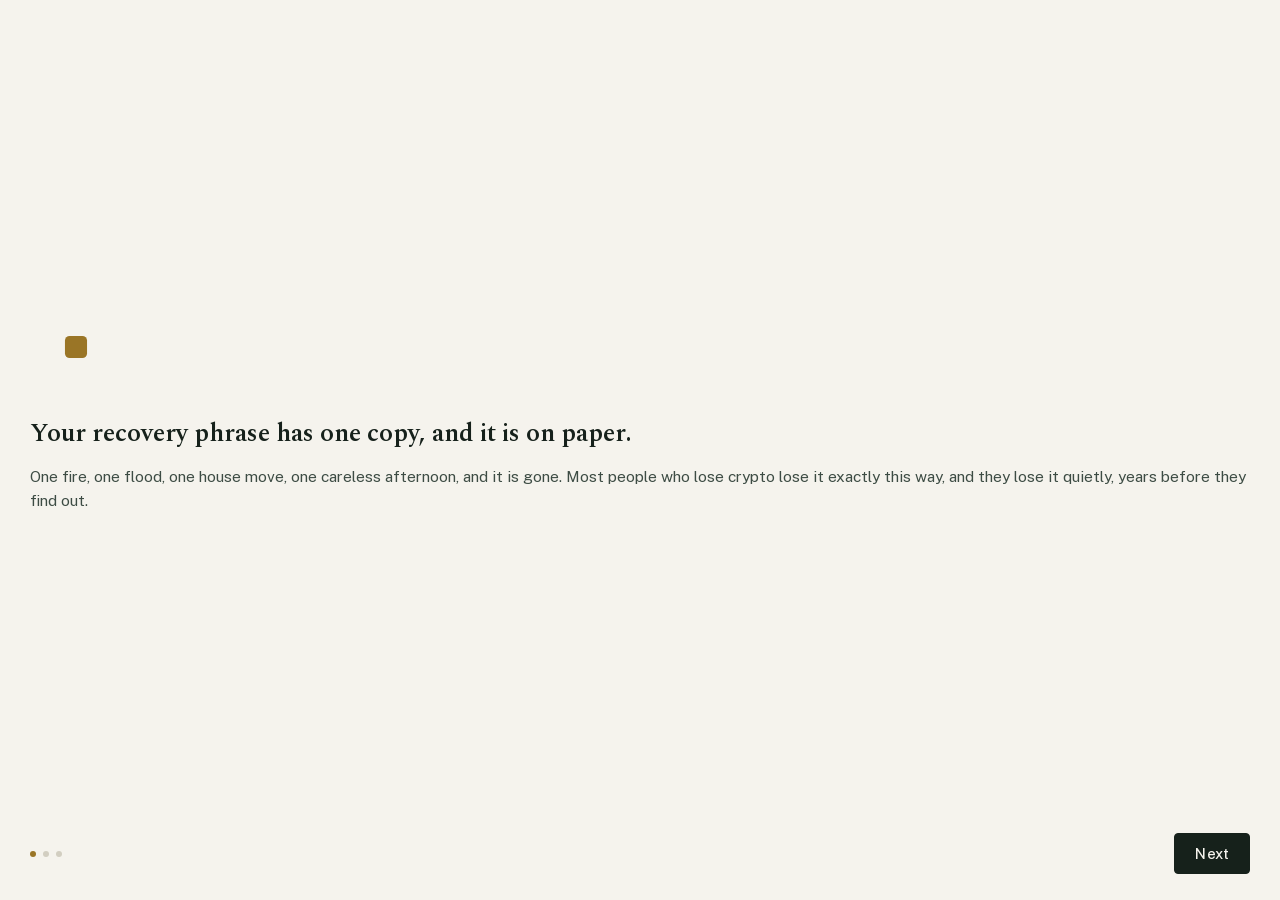
==== web/index.html @ b65d5d9e "Split one recovery phrase into guardian cards with Shamir secret sharing, write down the plan, and r" ====
<!doctype html>
<html lang="en">
<head>
<meta charset="utf-8">
<meta name="viewport" content="width=device-width, initial-scale=1, maximum-scale=1, user-scalable=no, viewport-fit=cover">
<meta name="color-scheme" content="light dark">
<title>Keyfob</title>
<link rel="icon" href="data:,">
<link rel="stylesheet" href="fonts/fonts.css">
<link rel="stylesheet" href="css/style.css">
</head>
<body>

<main id="stage">

  <!-- ONBOARDING -->
  <section class="screen" id="onboard" hidden>
    <div class="ob-track" id="obTrack"></div>
    <div class="ob-foot">
      <div class="ob-dots" id="obDots"></div>
      <button class="btn" id="obNext" type="button">Next</button>
    </div>
  </section>

  <!-- PLAN -->
  <section class="screen view" id="v-plan" hidden>
    <header class="bar">
      <div class="bar-mid"><p class="bar-title">Your plan</p><p class="bar-sub" id="planSub"></p></div>
    </header>
    <div class="scroller" id="planBody"></div>
  </section>

  <!-- CIRCLE -->
  <section class="screen view" id="v-circle" hidden>
    <header class="bar">
      <div class="bar-mid"><p class="bar-title">The circle</p><p class="bar-sub" id="circleSub"></p></div>
    </header>
    <div class="scroller" id="circleBody"></div>
  </section>

  <!-- DRILL -->
  <section class="screen view" id="v-drill" hidden>
    <header class="bar">
      <div class="bar-mid"><p class="bar-title">Drill</p><p class="bar-sub" id="drillSub"></p></div>
    </header>
    <div class="scroller" id="drillBody"></div>
  </section>

  <!-- VAULT -->
  <section class="screen view" id="v-vault" hidden>
    <header class="bar">
      <div class="bar-mid"><p class="bar-title">Vault</p><p class="bar-sub">Settings, papers and proofs</p></div>
    </header>
    <div class="scroller" id="vaultBody"></div>
  </section>

  <!-- BUILD (the ceremony) -->
  <section class="screen" id="v-build" hidden>
    <header class="bar">
      <button class="icon" id="buildBack" type="button">Back</button>
      <div class="bar-mid"><p class="bar-title" id="buildTitle"></p><p class="bar-sub" id="buildStep"></p></div>
      <span class="icon spacer" aria-hidden="true">Back</span>
    </header>
    <div class="progress"><span id="buildBarFill"></span></div>
    <div class="scroller" id="buildBody"></div>
    <div class="footbar" id="buildFoot"></div>
  </section>

  <!-- CARDS -->
  <section class="screen" id="v-cards" hidden>
    <header class="bar">
      <button class="icon" id="cardsBack" type="button">Leave</button>
      <div class="bar-mid"><p class="bar-title" id="cardsTitle"></p><p class="bar-sub" id="cardsSub"></p></div>
      <span class="icon spacer" aria-hidden="true">Leave</span>
    </header>
    <div class="scroller" id="cardsBody"></div>
    <div class="footbar" id="cardsFoot"></div>
  </section>

  <!-- GATHER: drills and rebuilds both come here -->
  <section class="screen" id="v-gather" hidden>
    <header class="bar">
      <button class="icon" id="gatherBack" type="button">Leave</button>
      <div class="bar-mid"><p class="bar-title" id="gatherTitle"></p><p class="bar-sub" id="gatherSub"></p></div>
      <span class="icon spacer" aria-hidden="true">Leave</span>
    </header>
    <div class="scroller" id="gatherBody"></div>
    <div class="footbar" id="gatherFoot"></div>
  </section>

  <!-- ONE GUARDIAN -->
  <section class="screen" id="v-guardian" hidden>
    <header class="bar">
      <button class="icon" id="gdnBack" type="button">Back</button>
      <div class="bar-mid"><p class="bar-title" id="gdnTitle"></p><p class="bar-sub" id="gdnSub"></p></div>
      <span class="icon spacer" aria-hidden="true">Back</span>
    </header>
    <div class="scroller" id="gdnBody"></div>
  </section>

  <!-- HEIRS AND THE LETTER -->
  <section class="screen" id="v-letter" hidden>
    <header class="bar">
      <button class="icon" id="letterBack" type="button">Back</button>
      <div class="bar-mid"><p class="bar-title">Heirs and the letter</p><p class="bar-sub" id="letterSub"></p></div>
      <span class="icon spacer" aria-hidden="true">Back</span>
    </header>
    <div class="scroller" id="letterBody"></div>
  </section>

  <!-- COMPREHENSION CHECK -->
  <section class="screen" id="v-quiz" hidden>
    <header class="bar">
      <button class="icon" id="quizBack" type="button">Back</button>
      <div class="bar-mid"><p class="bar-title">Do you understand it</p><p class="bar-sub" id="quizSub"></p></div>
      <span class="icon spacer" aria-hidden="true">Back</span>
    </header>
    <div class="scroller" id="quizBody"></div>
  </section>

  <!-- THREAT MODEL -->
  <section class="screen" id="v-threat" hidden>
    <header class="bar">
      <button class="icon" id="threatBack" type="button">Back</button>
      <div class="bar-mid"><p class="bar-title">What this protects</p><p class="bar-sub">And what it does not</p></div>
      <span class="icon spacer" aria-hidden="true">Back</span>
    </header>
    <div class="scroller" id="threatBody"></div>
  </section>

</main>

<nav id="tabs" hidden>
  <button data-view="plan" class="tab is-on" type="button">Plan</button>
  <button data-view="circle" class="tab" type="button">Circle</button>
  <button data-view="drill" class="tab" type="button">Drill</button>
  <button data-view="vault" class="tab" type="button">Vault</button>
</nav>

<!-- a confirm that has to be read -->
<div id="sheet" class="sheet" hidden>
  <div class="sheet-panel">
    <p class="sheet-title" id="sheetTitle"></p>
    <p class="sheet-body" id="sheetBody"></p>
    <div class="btnrow">
      <button class="btn" id="sheetGo" type="button">Continue</button>
      <button class="btn ghost" id="sheetNo" type="button">Cancel</button>
    </div>
  </div>
</div>

<p id="toast" class="toast" hidden></p>

<script src="js/sha256.js"></script>
<script src="js/bip39.js"></script>
<script src="js/shamir.js"></script>
<script src="js/content.js"></script>
<script src="js/store.js"></script>
<script src="js/circle.js"></script>
<script src="js/words.js"></script>
<script src="js/app.js"></script>
</body>
</html>
---- web/fonts/fonts.css ----
/* latin-ext */
@font-face {
  font-family: 'IBM Plex Mono';
  font-style: normal;
  font-weight: 400;
  font-display: swap;
  src: url(-F63fjptAgt5VM-kVkqdyU8n1iEq131nj-otFQ.woff2) format('woff2');
  unicode-range: U+0100-02BA, U+02BD-02C5, U+02C7-02CC, U+02CE-02D7, U+02DD-02FF, U+0304, U+0308, U+0329, U+1D00-1DBF, U+1E00-1E9F, U+1EF2-1EFF, U+2020, U+20A0-20AB, U+20AD-20C0, U+2113, U+2C60-2C7F, U+A720-A7FF;
}
/* latin */
@font-face {
  font-family: 'IBM Plex Mono';
  font-style: normal;
  font-weight: 400;
  font-display: swap;
  src: url(-F63fjptAgt5VM-kVkqdyU8n1i8q131nj-o.woff2) format('woff2');
  unicode-range: U+0000-00FF, U+0131, U+0152-0153, U+02BB-02BC, U+02C6, U+02DA, U+02DC, U+0304, U+0308, U+0329, U+2000-206F, U+20AC, U+2122, U+2191, U+2193, U+2212, U+2215, U+FEFF, U+FFFD;
}
/* latin-ext */
@font-face {
  font-family: 'IBM Plex Mono';
  font-style: normal;
  font-weight: 500;
  font-display: swap;
  src: url(-F6qfjptAgt5VM-kVkqdyU8n3twJwl5FgsAXHNlYzg.woff2) format('woff2');
  unicode-range: U+0100-02BA, U+02BD-02C5, U+02C7-02CC, U+02CE-02D7, U+02DD-02FF, U+0304, U+0308, U+0329, U+1D00-1DBF, U+1E00-1E9F, U+1EF2-1EFF, U+2020, U+20A0-20AB, U+20AD-20C0, U+2113, U+2C60-2C7F, U+A720-A7FF;
}
/* latin */
@font-face {
  font-family: 'IBM Plex Mono';
  font-style: normal;
  font-weight: 500;
  font-display: swap;
  src: url(-F6qfjptAgt5VM-kVkqdyU8n3twJwlBFgsAXHNk.woff2) format('woff2');
  unicode-range: U+0000-00FF, U+0131, U+0152-0153, U+02BB-02BC, U+02C6, U+02DA, U+02DC, U+0304, U+0308, U+0329, U+2000-206F, U+20AC, U+2122, U+2191, U+2193, U+2212, U+2215, U+FEFF, U+FFFD;
}
/* latin-ext */
@font-face {
  font-family: 'Public Sans';
  font-style: normal;
  font-weight: 400;
  font-display: swap;
  src: url(ijwRs572Xtc6ZYQws9YVwnNIfJ7QwOk1Fig.woff2) format('woff2');
  unicode-range: U+0100-02BA, U+02BD-02C5, U+02C7-02CC, U+02CE-02D7, U+02DD-02FF, U+0304, U+0308, U+0329, U+1D00-1DBF, U+1E00-1E9F, U+1EF2-1EFF, U+2020, U+20A0-20AB, U+20AD-20C0, U+2113, U+2C60-2C7F, U+A720-A7FF;
}
/* latin */
@font-face {
  font-family: 'Public Sans';
  font-style: normal;
  font-weight: 400;
  font-display: swap;
  src: url(ijwRs572Xtc6ZYQws9YVwnNGfJ7QwOk1.woff2) format('woff2');
  unicode-range: U+0000-00FF, U+0131, U+0152-0153, U+02BB-02BC, U+02C6, U+02DA, U+02DC, U+0304, U+0308, U+0329, U+2000-206F, U+20AC, U+2122, U+2191, U+2193, U+2212, U+2215, U+FEFF, U+FFFD;
}
/* latin-ext */
@font-face {
  font-family: 'Public Sans';
  font-style: normal;
  font-weight: 500;
  font-display: swap;
  src: url(ijwRs572Xtc6ZYQws9YVwnNIfJ7QwOk1Fig.woff2) format('woff2');
  unicode-range: U+0100-02BA, U+02BD-02C5, U+02C7-02CC, U+02CE-02D7, U+02DD-02FF, U+0304, U+0308, U+0329, U+1D00-1DBF, U+1E00-1E9F, U+1EF2-1EFF, U+2020, U+20A0-20AB, U+20AD-20C0, U+2113, U+2C60-2C7F, U+A720-A7FF;
}
/* latin */
@font-face {
  font-family: 'Public Sans';
  font-style: normal;
  font-weight: 500;
  font-display: swap;
  src: url(ijwRs572Xtc6ZYQws9YVwnNGfJ7QwOk1.woff2) format('woff2');
  unicode-range: U+0000-00FF, U+0131, U+0152-0153, U+02BB-02BC, U+02C6, U+02DA, U+02DC, U+0304, U+0308, U+0329, U+2000-206F, U+20AC, U+2122, U+2191, U+2193, U+2212, U+2215, U+FEFF, U+FFFD;
}
/* latin-ext */
@font-face {
  font-family: 'Public Sans';
  font-style: normal;
  font-weight: 600;
  font-display: swap;
  src: url(ijwRs572Xtc6ZYQws9YVwnNIfJ7QwOk1Fig.woff2) format('woff2');
  unicode-range: U+0100-02BA, U+02BD-02C5, U+02C7-02CC, U+02CE-02D7, U+02DD-02FF, U+0304, U+0308, U+0329, U+1D00-1DBF, U+1E00-1E9F, U+1EF2-1EFF, U+2020, U+20A0-20AB, U+20AD-20C0, U+2113, U+2C60-2C7F, U+A720-A7FF;
}
/* latin */
@font-face {
  font-family: 'Public Sans';
  font-style: normal;
  font-weight: 600;
  font-display: swap;
  src: url(ijwRs572Xtc6ZYQws9YVwnNGfJ7QwOk1.woff2) format('woff2');
  unicode-range: U+0000-00FF, U+0131, U+0152-0153, U+02BB-02BC, U+02C6, U+02DA, U+02DC, U+0304, U+0308, U+0329, U+2000-206F, U+20AC, U+2122, U+2191, U+2193, U+2212, U+2215, U+FEFF, U+FFFD;
}
/* latin-ext */
@font-face {
  font-family: 'Spectral';
  font-style: normal;
  font-weight: 400;
  font-display: swap;
  src: url(rnCr-xNNww_2s0amA9M3knjsS_ulYHs.woff2) format('woff2');
  unicode-range: U+0100-02BA, U+02BD-02C5, U+02C7-02CC, U+02CE-02D7, U+02DD-02FF, U+0304, U+0308, U+0329, U+1D00-1DBF, U+1E00-1E9F, U+1EF2-1EFF, U+2020, U+20A0-20AB, U+20AD-20C0, U+2113, U+2C60-2C7F, U+A720-A7FF;
}
/* latin */
@font-face {
  font-family: 'Spectral';
  font-style: normal;
  font-weight: 400;
  font-display: swap;
  src: url(rnCr-xNNww_2s0amA9M5knjsS_ul.woff2) format('woff2');
  unicode-range: U+0000-00FF, U+0131, U+0152-0153, U+02BB-02BC, U+02C6, U+02DA, U+02DC, U+0304, U+0308, U+0329, U+2000-206F, U+20AC, U+2122, U+2191, U+2193, U+2212, U+2215, U+FEFF, U+FFFD;
}
/* latin-ext */
@font-face {
  font-family: 'Spectral';
  font-style: normal;
  font-weight: 600;
  font-display: swap;
  src: url(rnCs-xNNww_2s0amA9vmtm3PafaPWnIIMrY.woff2) format('woff2');
  unicode-range: U+0100-02BA, U+02BD-02C5, U+02C7-02CC, U+02CE-02D7, U+02DD-02FF, U+0304, U+0308, U+0329, U+1D00-1DBF, U+1E00-1E9F, U+1EF2-1EFF, U+2020, U+20A0-20AB, U+20AD-20C0, U+2113, U+2C60-2C7F, U+A720-A7FF;
}
/* latin */
@font-face {
  font-family: 'Spectral';
  font-style: normal;
  font-weight: 600;
  font-display: swap;
  src: url(rnCs-xNNww_2s0amA9vmtm3BafaPWnII.woff2) format('woff2');
  unicode-range: U+0000-00FF, U+0131, U+0152-0153, U+02BB-02BC, U+02C6, U+02DA, U+02DC, U+0304, U+0308, U+0329, U+2000-206F, U+20AC, U+2122, U+2191, U+2193, U+2212, U+2215, U+FEFF, U+FFFD;
}
---- web/css/style.css ----
/* Keyfob. Evergreen paper, one brass accent, nothing that bounces.

   One accent (brass) carries every affirmative state. Trouble is the only other
   hue in the file. Radius is 4px for anything you touch and 10px for anything
   that holds something else. */

:root {
  --bg: #F5F3ED;
  --bg-2: #EDEAE1;
  --bg-3: #E3DFD3;
  --fg: #16211B;
  --fg-soft: #3D4C44;
  --fg-faint: #5F6C64;
  --hair: #D2CEC1;
  --brass: #7A5713;
  --brass-line: #9A7526;
  --brass-wash: rgba(154, 117, 38, 0.12);
  --alert: #7C2E22;
  --alert-wash: rgba(124, 46, 34, 0.09);
  --r: 4px;
  --r-lg: 10px;
  --serif: "Spectral", Iowan Old Style, Palatino, Georgia, serif;
  --sans: "Public Sans", system-ui, -apple-system, "Segoe UI", sans-serif;
  --mono: "IBM Plex Mono", ui-monospace, "SF Mono", Menlo, monospace;
  --measure: 33rem;
}

@media (prefers-color-scheme: dark) {
  :root {
    --bg: #0F1512;
    --bg-2: #161E19;
    --bg-3: #1E2822;
    --fg: #E9E7DC;
    --fg-soft: #AEB6AC;
    --fg-faint: #8C958C;
    --hair: #29332D;
    --brass: #D9B25F;
    --brass-line: #C6A054;
    --brass-wash: rgba(217, 178, 95, 0.13);
    --alert: #DE9082;
    --alert-wash: rgba(222, 144, 130, 0.11);
  }
}

* { box-sizing: border-box; -webkit-tap-highlight-color: transparent; }

html, body {
  margin: 0; height: 100%;
  background: var(--bg);
  color: var(--fg);
  font-family: var(--sans);
  font-size: 16px;
  line-height: 1.55;
  -webkit-font-smoothing: antialiased;
  overscroll-behavior: none;
}

#stage { position: fixed; inset: 0 0 var(--tabh, 0px) 0; }
body.has-tabs { --tabh: calc(58px + var(--sab, 0px)); }

.screen { position: absolute; inset: 0; display: flex; flex-direction: column; }
.screen[hidden] { display: none !important; }

.scroller {
  flex: 1 1 auto; overflow-y: auto; -webkit-overflow-scrolling: touch;
  padding: 18px 20px 48px; max-width: var(--measure); width: 100%; margin: 0 auto;
}

/* ---------------- bars ---------------- */
.bar {
  display: flex; align-items: center; gap: 10px; flex: 0 0 auto;
  padding: calc(11px + var(--sat, 0px)) 14px 11px;
  border-bottom: 1px solid var(--hair);
  background: var(--bg);
}
.bar-mid { flex: 1; min-width: 0; }
.bar-title {
  font-family: var(--serif); font-size: 20px; font-weight: 600; margin: 0;
  letter-spacing: -0.012em; white-space: nowrap; overflow: hidden; text-overflow: ellipsis;
}
.bar-sub {
  font-size: 11px; letter-spacing: 0.11em; text-transform: uppercase; font-weight: 500;
  color: var(--fg-faint); margin: 2px 0 0; white-space: nowrap; overflow: hidden; text-overflow: ellipsis;
}
.icon {
  font-family: var(--sans); font-size: 11.5px; font-weight: 500; letter-spacing: 0.07em;
  text-transform: uppercase; background: transparent; border: 1px solid var(--hair);
  border-radius: var(--r); color: var(--fg-soft); padding: 7px 11px; cursor: pointer; flex: 0 0 auto;
}
.icon:active { transform: translateY(1px); }
.icon.spacer { visibility: hidden; }

.progress { height: 2px; background: var(--bg-3); flex: 0 0 auto; }
.progress span { display: block; height: 100%; background: var(--brass-line); transition: width 0.28s ease; }

.footbar {
  flex: 0 0 auto; display: flex; gap: 10px; align-items: center;
  padding: 12px 20px calc(12px + var(--sab, 0px));
  border-top: 1px solid var(--hair); background: var(--bg);
}
.footbar[hidden] { display: none; }
.footbar .btn { flex: 1 1 auto; }
.footbar .btn.ghost { flex: 0 0 auto; }

/* ---------------- type ---------------- */
h1, h2, h3 { font-family: var(--serif); font-weight: 600; letter-spacing: -0.012em; }
.h1 { font-size: 27px; line-height: 1.2; margin: 4px 0 12px; }
.h2 { font-size: 21px; line-height: 1.25; margin: 30px 0 10px; }
.h3 { font-size: 17px; margin: 22px 0 6px; font-family: var(--sans); font-weight: 600; letter-spacing: 0; }
.lead { font-size: 16.5px; color: var(--fg-soft); margin: 0 0 20px; }
.body { margin: 0 0 14px; color: var(--fg-soft); }
.body strong { color: var(--fg); font-weight: 600; }
.label {
  font-size: 11px; letter-spacing: 0.12em; text-transform: uppercase; font-weight: 600;
  color: var(--fg-faint); margin: 26px 0 8px;
}
.help { font-size: 13px; line-height: 1.5; color: var(--fg-faint); margin: 8px 0 0; }
.rule { border: 0; border-top: 1px solid var(--hair); margin: 28px 0 0; }
.colophon { font-size: 12px; color: var(--fg-faint); margin-top: 34px; line-height: 1.75; }
.mono { font-family: var(--mono); font-variant-numeric: tabular-nums; }
.big-fig { font-family: var(--serif); font-size: 38px; line-height: 1; font-weight: 600; }

/* ---------------- buttons ---------------- */
.btn {
  font-family: var(--sans); font-size: 14.5px; font-weight: 500; letter-spacing: 0.01em;
  background: var(--fg); color: var(--bg); border: 1px solid var(--fg);
  border-radius: var(--r); padding: 11px 20px; cursor: pointer; text-align: center;
  transition: transform 0.12s ease, opacity 0.12s ease;
}
.btn:active { transform: translateY(1px); }
.btn[disabled] { opacity: 0.35; cursor: default; }
.btn.ghost { background: transparent; color: var(--fg); border-color: var(--hair); }
.btn.brass { background: transparent; color: var(--brass); border-color: var(--brass-line); }
.btn.small { padding: 7px 13px; font-size: 13px; }
.btn.danger { background: transparent; color: var(--alert); border-color: var(--alert); }
.btn.wide { display: block; width: 100%; }
.btnrow { display: flex; flex-wrap: wrap; gap: 9px; margin-top: 16px; }
.btnrow.stack { flex-direction: column; }
.btnrow.stack .btn { width: 100%; }

/* ---------------- onboarding ---------------- */
#onboard { justify-content: space-between; background: var(--bg); z-index: 40; }
.ob-track { flex: 1; display: flex; overflow: hidden; padding-top: var(--sat, 0px); }
.ob-card {
  flex: 0 0 100%; display: flex; flex-direction: column; justify-content: center;
  padding: 0 30px; transition: transform 0.36s cubic-bezier(0.16, 1, 0.3, 1);
}
.ob-art { margin: 0 0 26px; }
.ob-art svg { width: 92px; height: 92px; display: block; }
.ob-line { font-family: var(--serif); font-size: 25px; line-height: 1.24; font-weight: 600; margin: 0 0 14px; }
.ob-sub { color: var(--fg-soft); margin: 0; font-size: 15.5px; }
.ob-foot {
  display: flex; align-items: center; justify-content: space-between; gap: 16px;
  padding: 20px 30px calc(26px + var(--sab, 0px));
}
.ob-dots { display: flex; gap: 7px; }
.ob-dots i { width: 6px; height: 6px; border-radius: 50%; background: var(--hair); display: block; }
.ob-dots i.on { background: var(--brass-line); }

/* ---------------- tabs ---------------- */
#tabs {
  position: fixed; left: 0; right: 0; bottom: 0; z-index: 30;
  display: grid; grid-template-columns: repeat(4, 1fr);
  height: calc(58px + var(--sab, 0px)); padding-bottom: var(--sab, 0px);
  background: var(--bg); border-top: 1px solid var(--hair);
}
#tabs[hidden] { display: none; }
.tab {
  background: none; border: 0; cursor: pointer; color: var(--fg-faint);
  font-family: var(--sans); font-size: 11px; font-weight: 600;
  letter-spacing: 0.11em; text-transform: uppercase; padding: 0;
  border-top: 2px solid transparent; margin-top: -1px;
}
.tab.is-on { color: var(--fg); border-top-color: var(--brass-line); }

/* ---------------- panels and rows ---------------- */
.panel {
  border: 1px solid var(--hair); border-radius: var(--r-lg);
  background: var(--bg-2); padding: 16px 18px; margin: 0 0 14px;
}
.panel.brass { border-color: var(--brass-line); background: var(--brass-wash); }
.panel.alert { border-color: var(--alert); background: var(--alert-wash); }
.panel .h3:first-child, .panel .label:first-child { margin-top: 0; }
.panel p:last-child { margin-bottom: 0; }

.rows { border-top: 1px solid var(--hair); margin-top: 6px; }
.row {
  display: flex; align-items: center; gap: 14px; width: 100%; text-align: left;
  padding: 14px 2px; border-bottom: 1px solid var(--hair);
  background: none; border-left: 0; border-right: 0; border-top: 0;
  font: inherit; color: inherit; cursor: pointer;
}
.row:not(button) { cursor: default; }
.row-mid { flex: 1; min-width: 0; }
.row-k { font-size: 15px; font-weight: 500; margin: 0; }
.row-v { font-size: 13px; color: var(--fg-faint); margin: 2px 0 0; }
.row-end { font-size: 12px; color: var(--fg-faint); flex: 0 0 auto; font-family: var(--mono); }
.row-chev { color: var(--fg-faint); flex: 0 0 auto; font-size: 15px; }

.pill {
  display: inline-block; font-size: 11px; font-weight: 600; letter-spacing: 0.08em;
  text-transform: uppercase; padding: 3px 8px; border-radius: 999px;
  border: 1px solid var(--hair); color: var(--fg-faint);
}
.pill.ok { color: var(--brass); border-color: var(--brass-line); }
.pill.bad { color: var(--alert); border-color: var(--alert); }

.dot {
  display: inline-block; width: 26px; height: 26px; border-radius: 50%; flex: 0 0 auto;
  border: 1.5px solid var(--brass-line); color: var(--brass);
  font-size: 10.5px; font-weight: 600; line-height: 23px; text-align: center;
}
.dot.ok { background: var(--brass-line); color: var(--bg); border-color: var(--brass-line); }
.dot.lost { border-color: var(--alert); color: var(--alert); }

/* ---------------- the circle drawing ---------------- */
.circle-wrap { margin: 6px auto 4px; max-width: 330px; }
.circle-wrap.small { max-width: 210px; margin: 2px auto 10px; }
svg.circle { width: 100%; height: auto; display: block; overflow: visible; }
svg.circle .ring-line { fill: none; stroke: var(--hair); stroke-width: 1; }
svg.circle .spoke { stroke: var(--brass-line); stroke-width: 1.4; }
svg.circle .spoke.s-unsure { stroke-dasharray: 4 4; opacity: 0.75; }
svg.circle .spoke.s-lost { stroke: var(--alert); stroke-dasharray: 1.5 4.5; }
svg.circle .core { fill: var(--fg); }
svg.circle .core-mark { fill: var(--brass); }
svg.circle .node circle { fill: var(--bg); stroke: var(--brass-line); stroke-width: 1.5; }
svg.circle .node text {
  text-anchor: middle; font-family: var(--sans); font-size: 14px; font-weight: 600;
  fill: var(--fg);
}
svg.circle .node.n-ok circle { fill: var(--brass-line); stroke: var(--brass-line); }
svg.circle .node.n-ok text { fill: var(--bg); }
svg.circle .node.n-lost circle { stroke: var(--alert); }
svg.circle .node.n-lost text { fill: var(--alert); }
svg.circle .node .strike { stroke: var(--alert); stroke-width: 1.5; }
svg.circle .node[data-guardian] { cursor: pointer; }
svg.circle .node[data-guardian]:focus { outline: none; }
svg.circle .node[data-guardian]:focus circle { stroke-width: 3; }
svg.circle .heir circle { fill: none; stroke: var(--hair); stroke-width: 1.2; }
svg.circle .heir text {
  text-anchor: middle; font-family: var(--sans); font-size: 9.5px; font-weight: 600; fill: var(--fg-faint);
}
.legend { display: flex; gap: 16px; justify-content: center; flex-wrap: wrap; margin: 10px 0 0; }
.legend span { font-size: 11.5px; color: var(--fg-faint); display: flex; align-items: center; gap: 6px; }
.legend i { width: 18px; height: 0; border-top: 1.5px solid var(--brass-line); display: block; }
.legend i.unsure { border-top-style: dashed; }
.legend i.lost { border-top-color: var(--alert); border-top-style: dotted; }

/* ---------------- forms ---------------- */
.field { margin: 0 0 16px; }
.field label { display: block; font-size: 13px; font-weight: 600; color: var(--fg-soft); margin: 0 0 6px; }
input[type="text"], textarea {
  width: 100%; font-family: var(--sans); font-size: 16px; color: var(--fg);
  background: var(--bg-2); border: 1px solid var(--hair); border-radius: var(--r);
  padding: 10px 12px; -webkit-appearance: none; appearance: none;
}
input[type="text"]:focus, textarea:focus { outline: none; border-color: var(--brass-line); }
input::placeholder, textarea::placeholder { color: var(--fg-faint); opacity: 1; }
textarea { min-height: 190px; resize: vertical; line-height: 1.6; }

.stepper { display: flex; align-items: center; gap: 14px; }
.stepper button {
  width: 42px; height: 42px; border-radius: var(--r); border: 1px solid var(--hair);
  background: var(--bg-2); color: var(--fg); font-size: 20px; cursor: pointer; line-height: 1;
}
.stepper button[disabled] { opacity: 0.3; }
.stepper .val { font-family: var(--serif); font-size: 30px; font-weight: 600; min-width: 1.6em; text-align: center; }

.opt {
  display: block; width: 100%; text-align: left; font: inherit; color: inherit; cursor: pointer;
  border: 1px solid var(--hair); border-radius: var(--r); background: var(--bg-2);
  padding: 12px 14px; margin: 0 0 9px;
}
.opt.picked { border-color: var(--brass-line); background: var(--brass-wash); }
.opt.right { border-color: var(--brass-line); background: var(--brass-wash); }
.opt.wrong { border-color: var(--alert); background: var(--alert-wash); }
.opt[disabled] { cursor: default; }

/* ---------------- word grid ---------------- */
.wg {
  display: grid; grid-template-columns: repeat(3, 1fr); gap: 7px;
  border: 1px solid var(--hair); border-radius: var(--r-lg);
  background: var(--bg-2); padding: 12px; margin: 0 0 10px;
}
.wg-cell { display: flex; align-items: center; gap: 5px; }
.wg-num {
  font-family: var(--mono); font-size: 10.5px; color: var(--fg-faint);
  width: 1.4em; text-align: right; flex: 0 0 auto;
}
.wg-in {
  flex: 1 1 auto; min-width: 0; width: 100%;
  font-family: var(--mono); font-size: 13.5px; color: var(--fg);
  background: transparent; border: 0; border-bottom: 1px solid var(--hair);
  border-radius: 0; padding: 4px 1px; -webkit-appearance: none; appearance: none;
}
.wg-in:focus { outline: none; border-bottom-color: var(--brass-line); }
.wg-in.good { color: var(--fg); border-bottom-color: var(--brass-line); }
.wg-in.bad { color: var(--alert); border-bottom-color: var(--alert); }
.wg-sug { display: none; flex-wrap: wrap; gap: 7px; margin: 0 0 12px; min-height: 34px; }
.wg-sug.on { display: flex; }
.wg-chip {
  font-family: var(--mono); font-size: 13px; color: var(--fg);
  background: var(--bg-3); border: 1px solid var(--hair); border-radius: var(--r);
  padding: 6px 11px; cursor: pointer;
}
.wg-none { font-size: 13px; color: var(--alert); align-self: center; }

/* ---------------- the guardian card ---------------- */
.card-sheet {
  border: 1px solid var(--brass-line); border-radius: var(--r-lg);
  background: var(--bg-2); padding: 18px; margin: 0 0 16px;
}
.card-head { display: flex; align-items: baseline; justify-content: space-between; gap: 12px; margin: 0 0 4px; }
.card-name { font-family: var(--serif); font-size: 22px; font-weight: 600; margin: 0; }
.card-no { font-family: var(--mono); font-size: 12px; color: var(--brass); letter-spacing: 0.06em; }
.card-meta { font-size: 12.5px; color: var(--fg-faint); margin: 0 0 16px; }
.card-words {
  display: grid; grid-template-columns: repeat(3, 1fr); gap: 6px 10px;
  border-top: 1px solid var(--hair); border-bottom: 1px solid var(--hair);
  padding: 14px 0; margin: 0 0 14px;
}
.card-words b {
  font-family: var(--mono); font-size: 13.5px; font-weight: 400; color: var(--fg);
  display: flex; gap: 6px; align-items: baseline;
}
.card-words b i {
  font-family: var(--mono); font-style: normal; font-size: 10.5px;
  color: var(--fg-faint); width: 1.4em; text-align: right; flex: 0 0 auto;
}
.card-hidden {
  border-top: 1px solid var(--hair); border-bottom: 1px solid var(--hair);
  padding: 34px 0; margin: 0 0 14px; text-align: center;
}
.card-hidden p { color: var(--fg-faint); font-size: 13.5px; margin: 0 0 14px; }

/* ---------------- sheet and toast ---------------- */
.sheet {
  position: fixed; inset: 0; z-index: 60; display: flex; align-items: flex-end;
  background: rgba(8, 12, 10, 0.5); padding: 0;
}
.sheet[hidden] { display: none; }
.sheet-panel {
  width: 100%; max-width: var(--measure); margin: 0 auto;
  background: var(--bg); border-top: 1px solid var(--hair);
  border-radius: var(--r-lg) var(--r-lg) 0 0;
  padding: 24px 22px calc(24px + var(--sab, 0px));
}
.sheet-title { font-family: var(--serif); font-size: 21px; font-weight: 600; margin: 0 0 8px; }
.sheet-body { color: var(--fg-soft); margin: 0; font-size: 15px; }

.toast {
  position: fixed; left: 50%; transform: translateX(-50%);
  bottom: calc(78px + var(--sab, 0px)); z-index: 70;
  background: var(--fg); color: var(--bg); font-size: 13.5px;
  padding: 9px 16px; border-radius: 999px; margin: 0; max-width: 88vw; text-align: center;
}
.toast[hidden] { display: none; }

/* ---------------- misc ---------------- */
.tick { color: var(--brass); }
.note-list { margin: 0; padding-left: 1.1rem; color: var(--fg-soft); }
.note-list li { margin: 0 0 8px; }
.deflist { margin: 0; }
.deflist dt { font-weight: 600; font-size: 15px; margin: 16px 0 3px; }
.deflist dd { margin: 0; color: var(--fg-soft); font-size: 15px; }
.timer { font-family: var(--mono); font-size: 13px; color: var(--fg-faint); }
.empty { color: var(--fg-faint); margin: 26px 0; }
.fp { font-family: var(--mono); font-size: 12.5px; letter-spacing: 0.09em; color: var(--brass); }

@media (prefers-reduced-motion: reduce) {
  .ob-card, .progress span, .btn { transition: none; }
}
@media (max-width: 340px) {
  .wg, .card-words { grid-template-columns: repeat(2, 1fr); }
}
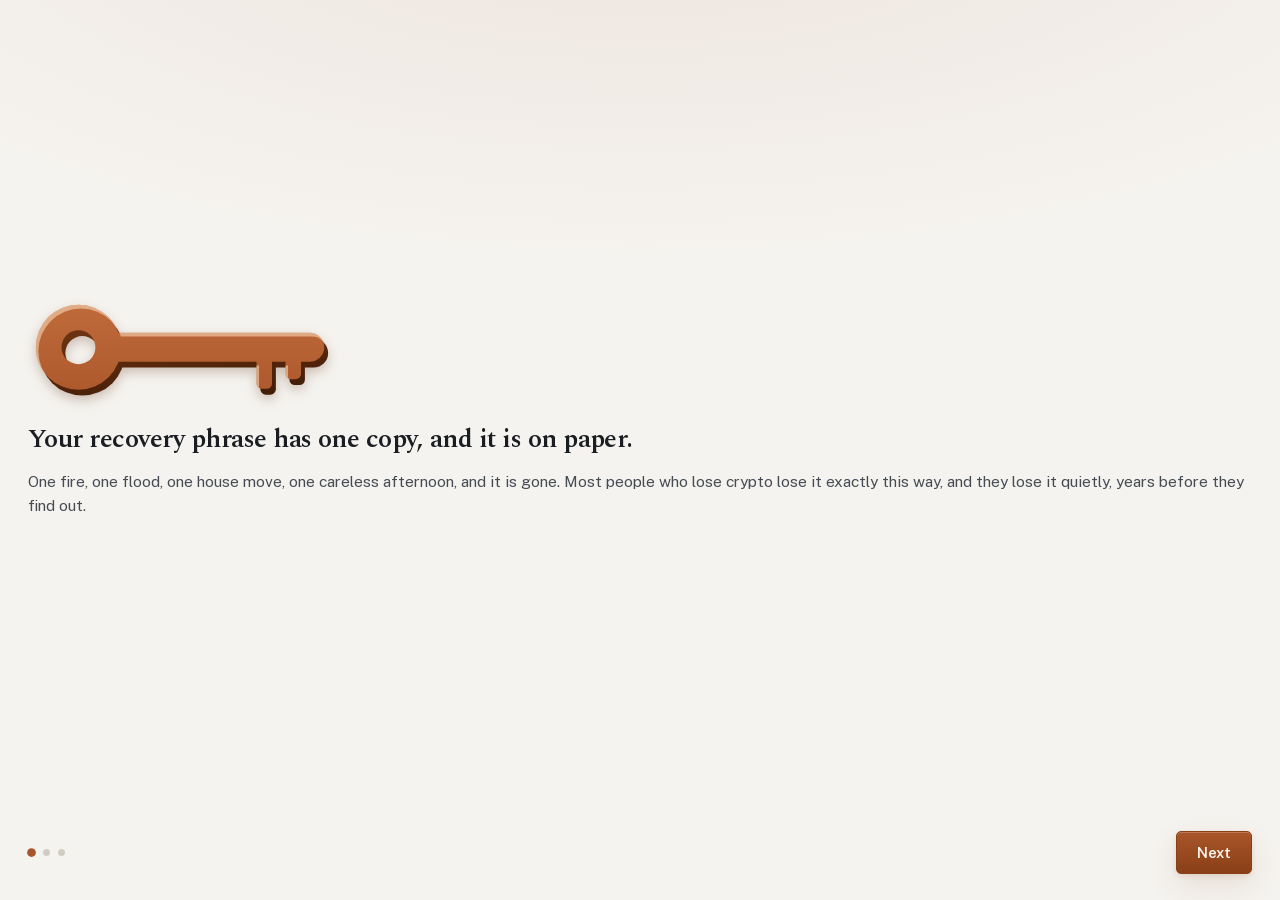
==== commit 22e6bea8: "1.0.0: a key broken into three shards as the icon and the whole visual language, and the arithmetic " ====
--- a/web/index.html
+++ b/web/index.html
@@ -149,7 +149,7 @@
   </div>
 </div>
 
-<p id="toast" class="toast" hidden></p>
+<p id="toast" class="toast" role="status" aria-live="polite" hidden></p>
 
 <script src="js/sha256.js"></script>
 <script src="js/bip39.js"></script>
@@ -157,6 +157,8 @@
 <script src="js/content.js"></script>
 <script src="js/store.js"></script>
 <script src="js/circle.js"></script>
+<script src="js/mark.js"></script>
+<script src="js/icons.js"></script>
 <script src="js/words.js"></script>
 <script src="js/app.js"></script>
 </body>
--- a/web/css/style.css
+++ b/web/css/style.css
@@ -1,48 +1,89 @@
-/* Keyfob. Evergreen paper, one brass accent, nothing that bounces.
-
-   One accent (brass) carries every affirmative state. Trouble is the only other
-   hue in the file. Radius is 4px for anything you touch and 10px for anything
-   that holds something else. */
+/* Keyfob. Graphite and copper.
+
+   The whole app is one metal and one light on it. Surfaces are graphite, layered
+   rather than outlined: each one sits on the one below with a lit top edge and a
+   shadow tinted with the ground it sits on. Copper is the only accent, and it is
+   reserved for the things that are yours: your shards, your cards, a confirmed
+   state. Trouble is the one other hue in the file.
+
+   Radius is 5px for anything you touch, 12px for anything that holds something
+   else, and 16px for the card sheet, which is the one object in the app you are
+   meant to copy from. */
 
 :root {
-  --bg: #F5F3ED;
-  --bg-2: #EDEAE1;
-  --bg-3: #E3DFD3;
-  --fg: #16211B;
-  --fg-soft: #3D4C44;
-  --fg-faint: #5F6C64;
-  --hair: #D2CEC1;
-  --brass: #7A5713;
-  --brass-line: #9A7526;
-  --brass-wash: rgba(154, 117, 38, 0.12);
-  --alert: #7C2E22;
-  --alert-wash: rgba(124, 46, 34, 0.09);
-  --r: 4px;
-  --r-lg: 10px;
+  color-scheme: light dark;
+
+  --bg: #F5F3EF;
+  --bg-2: #EDEAE4;
+  --bg-3: #E1DDD5;
+  --fg: #1A1D22;
+  --fg-soft: #454B53;
+  --fg-faint: #595F68;
+  --hair: #D2CDC4;
+  --hair-soft: #DFDAD2;
+
+  --cu: #9C4A1E;
+  --cu-line: #A9552A;
+  --cu-lit: #C4703F;
+  --cu-wash: rgba(156, 74, 30, 0.10);
+  --on-cu: #FFF6EF;
+  --btn-a: #A9552A;
+  --btn-b: #8A3F16;
+
+  --alert: #8E2E1F;
+  --alert-wash: rgba(142, 46, 31, 0.09);
+
+  --lift-1: 0 1px 2px rgba(40, 27, 18, 0.06), 0 3px 10px rgba(40, 27, 18, 0.05);
+  --lift-2: 0 2px 4px rgba(40, 27, 18, 0.07), 0 10px 26px rgba(40, 27, 18, 0.09);
+  --lift-cu: 0 2px 5px rgba(120, 56, 22, 0.10), 0 12px 30px rgba(120, 56, 22, 0.11);
+  --edge: inset 0 1px 0 rgba(255, 255, 255, 0.55);
+  --grain: repeating-linear-gradient(114deg, rgba(26, 29, 34, 0.022) 0 1px, transparent 1px 4px);
+  --glow: radial-gradient(120% 70% at 50% -14%, rgba(156, 74, 30, 0.09), transparent 62%);
+
+  --r: 5px;
+  --r-lg: 12px;
+  --r-xl: 16px;
   --serif: "Spectral", Iowan Old Style, Palatino, Georgia, serif;
   --sans: "Public Sans", system-ui, -apple-system, "Segoe UI", sans-serif;
   --mono: "IBM Plex Mono", ui-monospace, "SF Mono", Menlo, monospace;
   --measure: 33rem;
+  --step: 1;
 }
 
 @media (prefers-color-scheme: dark) {
   :root {
-    --bg: #0F1512;
-    --bg-2: #161E19;
-    --bg-3: #1E2822;
-    --fg: #E9E7DC;
-    --fg-soft: #AEB6AC;
-    --fg-faint: #8C958C;
-    --hair: #29332D;
-    --brass: #D9B25F;
-    --brass-line: #C6A054;
-    --brass-wash: rgba(217, 178, 95, 0.13);
-    --alert: #DE9082;
-    --alert-wash: rgba(222, 144, 130, 0.11);
+    --bg: #14171B;
+    --bg-2: #1B1F25;
+    --bg-3: #242932;
+    --fg: #ECE9E4;
+    --fg-soft: #B3B9C1;
+    --fg-faint: #8D949D;
+    --hair: #2E343D;
+    --hair-soft: #242A32;
+
+    --cu: #E28B57;
+    --cu-line: #CE7A46;
+    --cu-lit: #F3AF80;
+    --cu-wash: rgba(226, 139, 87, 0.13);
+    --on-cu: #1A1207;
+    --btn-a: #F0A87A;
+    --btn-b: #CE7A46;
+
+    --alert: #EE8A76;
+    --alert-wash: rgba(238, 138, 118, 0.12);
+
+    --lift-1: 0 1px 2px rgba(0, 0, 0, 0.34), 0 3px 12px rgba(0, 0, 0, 0.28);
+    --lift-2: 0 2px 5px rgba(0, 0, 0, 0.4), 0 14px 34px rgba(0, 0, 0, 0.38);
+    --lift-cu: 0 2px 6px rgba(0, 0, 0, 0.4), 0 14px 34px rgba(120, 52, 16, 0.3);
+    --edge: inset 0 1px 0 rgba(255, 255, 255, 0.045);
+    --grain: repeating-linear-gradient(114deg, rgba(255, 255, 255, 0.014) 0 1px, transparent 1px 4px);
+    --glow: radial-gradient(120% 70% at 50% -14%, rgba(226, 139, 87, 0.1), transparent 62%);
   }
 }
 
 * { box-sizing: border-box; -webkit-tap-highlight-color: transparent; }
+/* every display rule below has to lose to this one, or hidden stops hiding */
+[hidden] { display: none !important; }
 
 html, body {
   margin: 0; height: 100%;
@@ -55,162 +96,274 @@
   overscroll-behavior: none;
 }
 
-#stage { position: fixed; inset: 0 0 var(--tabh, 0px) 0; }
-body.has-tabs { --tabh: calc(58px + var(--sab, 0px)); }
+#stage { position: fixed; inset: 0 0 var(--tabh, 0px) 0; background: var(--glow), var(--bg); }
+body.has-tabs { --tabh: calc(60px + var(--sab, 0px)); }
 
 .screen { position: absolute; inset: 0; display: flex; flex-direction: column; }
 .screen[hidden] { display: none !important; }
 
 .scroller {
   flex: 1 1 auto; overflow-y: auto; -webkit-overflow-scrolling: touch;
-  padding: 18px 20px 48px; max-width: var(--measure); width: 100%; margin: 0 auto;
-}
+  padding: 20px 20px 52px; max-width: var(--measure); width: 100%; margin: 0 auto;
+}
+.scroller > .label:first-child, .scroller > .h2:first-child { margin-top: 2px; }
+
+/* one short rise as a screen arrives, so a change of screen is felt */
+.screen.enter > .scroller > *, .screen.enter > .scroller { animation: rise 0.34s cubic-bezier(0.16, 1, 0.3, 1) both; }
+.screen.enter > .scroller > * { animation-delay: calc(var(--step, 0) * 1ms); }
+@keyframes rise { from { opacity: 0; transform: translateY(9px); } to { opacity: 1; transform: none; } }
 
 /* ---------------- bars ---------------- */
 .bar {
   display: flex; align-items: center; gap: 10px; flex: 0 0 auto;
-  padding: calc(11px + var(--sat, 0px)) 14px 11px;
+  padding: calc(12px + var(--sat, 0px)) 14px 12px;
   border-bottom: 1px solid var(--hair);
-  background: var(--bg);
+  background-image: var(--grain), linear-gradient(180deg, var(--bg-2), var(--bg));
+  box-shadow: var(--edge);
+  position: relative; z-index: 2;
 }
 .bar-mid { flex: 1; min-width: 0; }
 .bar-title {
-  font-family: var(--serif); font-size: 20px; font-weight: 600; margin: 0;
-  letter-spacing: -0.012em; white-space: nowrap; overflow: hidden; text-overflow: ellipsis;
+  font-family: var(--serif); font-size: 21px; font-weight: 600; margin: 0;
+  letter-spacing: -0.018em; white-space: nowrap; overflow: hidden; text-overflow: ellipsis;
 }
 .bar-sub {
-  font-size: 11px; letter-spacing: 0.11em; text-transform: uppercase; font-weight: 500;
-  color: var(--fg-faint); margin: 2px 0 0; white-space: nowrap; overflow: hidden; text-overflow: ellipsis;
+  font-size: 10.5px; letter-spacing: 0.13em; text-transform: uppercase; font-weight: 600;
+  color: var(--fg-faint); margin: 3px 0 0; font-variant-numeric: tabular-nums;
+  white-space: nowrap; overflow: hidden; text-overflow: ellipsis;
 }
 .icon {
-  font-family: var(--sans); font-size: 11.5px; font-weight: 500; letter-spacing: 0.07em;
-  text-transform: uppercase; background: transparent; border: 1px solid var(--hair);
-  border-radius: var(--r); color: var(--fg-soft); padding: 7px 11px; cursor: pointer; flex: 0 0 auto;
-}
-.icon:active { transform: translateY(1px); }
+  display: inline-flex; align-items: center; gap: 5px;
+  font-family: var(--sans); font-size: 11.5px; font-weight: 600; letter-spacing: 0.07em;
+  text-transform: uppercase; background: var(--bg-2); border: 1px solid var(--hair);
+  border-radius: var(--r); color: var(--fg-soft); padding: 7px 11px 7px 8px; cursor: pointer;
+  flex: 0 0 auto; box-shadow: var(--edge); transition: transform 0.14s ease, background 0.14s ease;
+}
+.icon .ic { width: 1.05em; height: 1.05em; margin-left: -2px; }
+.icon:active { transform: translateY(1px) scale(0.985); background: var(--bg-3); }
 .icon.spacer { visibility: hidden; }
 
-.progress { height: 2px; background: var(--bg-3); flex: 0 0 auto; }
-.progress span { display: block; height: 100%; background: var(--brass-line); transition: width 0.28s ease; }
+.progress { height: 3px; background: var(--bg-3); flex: 0 0 auto; }
+.progress span {
+  display: block; height: 100%; border-radius: 0 3px 3px 0;
+  background: linear-gradient(90deg, var(--cu-line), var(--cu-lit));
+  transition: width 0.34s cubic-bezier(0.16, 1, 0.3, 1);
+}
 
 .footbar {
   flex: 0 0 auto; display: flex; gap: 10px; align-items: center;
   padding: 12px 20px calc(12px + var(--sab, 0px));
-  border-top: 1px solid var(--hair); background: var(--bg);
+  border-top: 1px solid var(--hair);
+  background-image: var(--grain), linear-gradient(0deg, var(--bg-2), var(--bg));
+  box-shadow: 0 -8px 24px -18px rgba(0, 0, 0, 0.7);
+  position: relative; z-index: 2;
 }
 .footbar[hidden] { display: none; }
 .footbar .btn { flex: 1 1 auto; }
 .footbar .btn.ghost { flex: 0 0 auto; }
 
 /* ---------------- type ---------------- */
-h1, h2, h3 { font-family: var(--serif); font-weight: 600; letter-spacing: -0.012em; }
-.h1 { font-size: 27px; line-height: 1.2; margin: 4px 0 12px; }
-.h2 { font-size: 21px; line-height: 1.25; margin: 30px 0 10px; }
-.h3 { font-size: 17px; margin: 22px 0 6px; font-family: var(--sans); font-weight: 600; letter-spacing: 0; }
+h1, h2, h3, .h1, .h2 { font-family: var(--serif); font-weight: 600; letter-spacing: -0.018em; }
+.h1 { font-size: 28px; line-height: 1.16; margin: 4px 0 12px; text-wrap: balance; }
+.h2 { font-size: 22px; line-height: 1.22; margin: 32px 0 10px; text-wrap: balance; }
+.h3 {
+  font-size: 16.5px; margin: 22px 0 6px; font-family: var(--sans); font-weight: 600;
+  letter-spacing: -0.004em; text-wrap: balance;
+}
 .lead { font-size: 16.5px; color: var(--fg-soft); margin: 0 0 20px; }
 .body { margin: 0 0 14px; color: var(--fg-soft); }
 .body strong { color: var(--fg); font-weight: 600; }
 .label {
-  font-size: 11px; letter-spacing: 0.12em; text-transform: uppercase; font-weight: 600;
-  color: var(--fg-faint); margin: 26px 0 8px;
-}
+  font-size: 10.5px; letter-spacing: 0.14em; text-transform: uppercase; font-weight: 700;
+  color: var(--fg-faint); margin: 28px 0 8px; display: flex; align-items: center; gap: 8px;
+}
+.label::after { content: ""; flex: 1; height: 1px; background: var(--hair); }
 .help { font-size: 13px; line-height: 1.5; color: var(--fg-faint); margin: 8px 0 0; }
-.rule { border: 0; border-top: 1px solid var(--hair); margin: 28px 0 0; }
-.colophon { font-size: 12px; color: var(--fg-faint); margin-top: 34px; line-height: 1.75; }
-.mono { font-family: var(--mono); font-variant-numeric: tabular-nums; }
-.big-fig { font-family: var(--serif); font-size: 38px; line-height: 1; font-weight: 600; }
+.rule { border: 0; border-top: 1px solid var(--hair); margin: 30px 0 0; }
+.colophon { font-size: 12px; color: var(--fg-faint); margin-top: 36px; line-height: 1.75; }
+.fp, .row-end, .card-no { font-variant-numeric: tabular-nums; }
 
 /* ---------------- buttons ---------------- */
 .btn {
-  font-family: var(--sans); font-size: 14.5px; font-weight: 500; letter-spacing: 0.01em;
-  background: var(--fg); color: var(--bg); border: 1px solid var(--fg);
-  border-radius: var(--r); padding: 11px 20px; cursor: pointer; text-align: center;
-  transition: transform 0.12s ease, opacity 0.12s ease;
-}
-.btn:active { transform: translateY(1px); }
-.btn[disabled] { opacity: 0.35; cursor: default; }
-.btn.ghost { background: transparent; color: var(--fg); border-color: var(--hair); }
-.btn.brass { background: transparent; color: var(--brass); border-color: var(--brass-line); }
-.btn.small { padding: 7px 13px; font-size: 13px; }
-.btn.danger { background: transparent; color: var(--alert); border-color: var(--alert); }
+  font-family: var(--sans); font-size: 14.5px; font-weight: 600; letter-spacing: 0.005em;
+  background-image: linear-gradient(180deg, var(--btn-a), var(--btn-b));
+  color: var(--on-cu); border: 1px solid var(--btn-b);
+  border-radius: var(--r); padding: 12px 20px; cursor: pointer; text-align: center;
+  box-shadow: var(--lift-cu), inset 0 1px 0 rgba(255, 255, 255, 0.22);
+  transition: transform 0.13s cubic-bezier(0.16, 1, 0.3, 1), box-shadow 0.13s ease, opacity 0.13s ease;
+}
+.btn:active { transform: translateY(1px) scale(0.985); box-shadow: var(--lift-1); }
+.btn[disabled] {
+  cursor: default; box-shadow: none; transform: none; opacity: 1;
+  background-image: none; background: var(--bg-2);
+  color: var(--fg-faint); border-color: var(--hair);
+}
+.btn.ghost {
+  background-image: linear-gradient(180deg, var(--bg-2), var(--bg-3));
+  color: var(--fg); border-color: var(--hair); box-shadow: var(--lift-1), var(--edge);
+}
+.btn.small { padding: 8px 13px; font-size: 13px; }
+.btn.danger { background-image: none; background: transparent; color: var(--alert); border-color: var(--alert); box-shadow: none; }
 .btn.wide { display: block; width: 100%; }
-.btnrow { display: flex; flex-wrap: wrap; gap: 9px; margin-top: 16px; }
+.btnrow { display: flex; flex-wrap: wrap; gap: 10px; margin-top: 18px; }
 .btnrow.stack { flex-direction: column; }
 .btnrow.stack .btn { width: 100%; }
 
+/* the one focus ring in the app */
+:focus-visible { outline: 2px solid var(--cu-lit); outline-offset: 2px; border-radius: var(--r); }
+.wg-in:focus-visible { outline-offset: 3px; }
+
+/* ---------------- the mark ---------------- */
+.keymark { width: 100%; height: auto; display: block; overflow: visible; }
+/* the shadow falls below the shards rather than into the gaps between them: the gap
+   is the idea, and a soft shadow either side of it fills it in */
+.keymark .km-stack { filter: drop-shadow(0 5px 6px rgba(90, 40, 12, 0.26)); }
+@media (prefers-color-scheme: dark) {
+  .keymark .km-stack { filter: drop-shadow(0 5px 7px rgba(0, 0, 0, 0.6)); }
+}
+.km-g0 { stop-color: var(--cu-lit); }
+.km-g1 { stop-color: var(--cu-line); }
+/* the cut face: the thickness of the metal, thrown down and to the right, which is
+   the same light the launcher icon is lit by */
+.km-c0 { stop-color: #8C4419; }
+.km-c1 { stop-color: #3D1A06; }
+.km-shard.s-unsure .km-side { opacity: 0.18; }
+.km-shard.s-lost .km-side { fill: var(--fg-faint) !important; opacity: 0.16; }
+.km-shard.s-faint .km-side { fill: var(--fg-faint) !important; opacity: 0.12; }
+.km-hatch-bg { fill: var(--bg); }
+.km-hatch-fg { fill: var(--cu-line); opacity: 0.5; }
+.km-shard .km-face { transition: opacity 0.3s ease; }
+.km-shard.s-unsure .km-face { opacity: 0.24; }
+.km-shard.s-unsure .km-hatch { opacity: 0.5; }
+.km-shard.s-lost .km-face { fill: var(--fg-faint) !important; opacity: 0.3; }
+.km-shard.s-faint .km-face { fill: var(--fg-faint) !important; opacity: 0.22; }
+.km-shard.s-whole .km-face { opacity: 1; }
+.km-rim rect { fill: #FFE3C2; opacity: 0.55; }
+@media (prefers-color-scheme: dark) { .km-rim rect { opacity: 0.46; } }
+.km-num {
+  font-family: var(--mono); font-size: 11px; fill: var(--fg-faint);
+  text-anchor: middle; font-variant-numeric: tabular-nums;
+}
+.km-num.n-lost { fill: var(--alert); }
+.km-sheen rect { animation: sheen 7.5s cubic-bezier(0.5, 0, 0.5, 1) infinite; opacity: 0.5; }
+@keyframes sheen { 0% { transform: translateX(0); } 55%, 100% { transform: translateX(500px); } }
+
+/* the shards arrive one after another, left to right, the way they are made */
+.mark-wrap .km-shard { animation: shardin 0.5s cubic-bezier(0.16, 1, 0.3, 1) both; animation-delay: calc(var(--i) * 70ms); }
+@keyframes shardin { from { opacity: 0; transform: translateY(10px) scale(0.97); } }
+
+.mark-wrap { margin: 2px auto 14px; max-width: 330px; padding: 0 4px; }
+.mark-wrap.tall { max-width: 300px; margin: 10px auto 20px; }
+.mark-cap {
+  text-align: center; font-size: 12px; letter-spacing: 0.1em; text-transform: uppercase;
+  color: var(--fg-faint); font-weight: 600; margin: 2px 0 0;
+}
+
 /* ---------------- onboarding ---------------- */
-#onboard { justify-content: space-between; background: var(--bg); z-index: 40; }
+#onboard { justify-content: space-between; background: var(--glow), var(--bg); z-index: 40; }
 .ob-track { flex: 1; display: flex; overflow: hidden; padding-top: var(--sat, 0px); }
 .ob-card {
   flex: 0 0 100%; display: flex; flex-direction: column; justify-content: center;
-  padding: 0 30px; transition: transform 0.36s cubic-bezier(0.16, 1, 0.3, 1);
-}
-.ob-art { margin: 0 0 26px; }
-.ob-art svg { width: 92px; height: 92px; display: block; }
-.ob-line { font-family: var(--serif); font-size: 25px; line-height: 1.24; font-weight: 600; margin: 0 0 14px; }
+  padding: 0 28px; transition: transform 0.42s cubic-bezier(0.16, 1, 0.3, 1);
+}
+.ob-art { margin: 0 0 30px; }
+.ob-art .keymark { max-width: 300px; }
+.ob-line { font-family: var(--serif); font-size: 26px; line-height: 1.2; font-weight: 600; margin: 0 0 14px; letter-spacing: -0.02em; text-wrap: balance; }
 .ob-sub { color: var(--fg-soft); margin: 0; font-size: 15.5px; }
 .ob-foot {
   display: flex; align-items: center; justify-content: space-between; gap: 16px;
-  padding: 20px 30px calc(26px + var(--sab, 0px));
-}
-.ob-dots { display: flex; gap: 7px; }
-.ob-dots i { width: 6px; height: 6px; border-radius: 50%; background: var(--hair); display: block; }
-.ob-dots i.on { background: var(--brass-line); }
+  padding: 20px 28px calc(26px + var(--sab, 0px));
+}
+.ob-dots { display: flex; gap: 8px; }
+.ob-dots i {
+  width: 7px; height: 7px; border-radius: 50%; background: var(--hair); display: block;
+  transition: background 0.3s ease, transform 0.3s ease;
+}
+.ob-dots i.on { background: var(--cu-line); transform: scale(1.25); }
 
 /* ---------------- tabs ---------------- */
 #tabs {
   position: fixed; left: 0; right: 0; bottom: 0; z-index: 30;
   display: grid; grid-template-columns: repeat(4, 1fr);
-  height: calc(58px + var(--sab, 0px)); padding-bottom: var(--sab, 0px);
-  background: var(--bg); border-top: 1px solid var(--hair);
+  height: calc(60px + var(--sab, 0px)); padding-bottom: var(--sab, 0px);
+  background-image: var(--grain), linear-gradient(0deg, var(--bg-2), var(--bg));
+  border-top: 1px solid var(--hair);
+  box-shadow: 0 -10px 30px -20px rgba(0, 0, 0, 0.8);
 }
 #tabs[hidden] { display: none; }
 .tab {
   background: none; border: 0; cursor: pointer; color: var(--fg-faint);
-  font-family: var(--sans); font-size: 11px; font-weight: 600;
-  letter-spacing: 0.11em; text-transform: uppercase; padding: 0;
-  border-top: 2px solid transparent; margin-top: -1px;
-}
-.tab.is-on { color: var(--fg); border-top-color: var(--brass-line); }
+  font-family: var(--sans); font-size: 10px; font-weight: 700;
+  letter-spacing: 0.12em; text-transform: uppercase; padding: 0;
+  display: flex; flex-direction: column; align-items: center; justify-content: center; gap: 3px;
+  transition: color 0.18s ease;
+}
+.tab .ic { width: 22px; height: 22px; transition: transform 0.24s cubic-bezier(0.16, 1, 0.3, 1); }
+.tab:active .ic { transform: scale(0.9); }
+.tab.is-on { color: var(--cu); }
+.tab.is-on .ic { transform: translateY(-1px); }
 
 /* ---------------- panels and rows ---------------- */
 .panel {
   border: 1px solid var(--hair); border-radius: var(--r-lg);
-  background: var(--bg-2); padding: 16px 18px; margin: 0 0 14px;
-}
-.panel.brass { border-color: var(--brass-line); background: var(--brass-wash); }
-.panel.alert { border-color: var(--alert); background: var(--alert-wash); }
+  background-image: linear-gradient(180deg, var(--bg-2), var(--bg-3));
+  box-shadow: var(--lift-1), var(--edge);
+  padding: 16px 18px; margin: 0 0 14px;
+}
+.panel.brass {
+  border-color: var(--cu-line);
+  background-image: linear-gradient(180deg, var(--cu-wash), transparent);
+  box-shadow: var(--lift-1), inset 0 1px 0 rgba(255, 255, 255, 0.08);
+}
+.panel.alert {
+  border-color: var(--alert);
+  background-image: linear-gradient(180deg, var(--alert-wash), transparent);
+}
 .panel .h3:first-child, .panel .label:first-child { margin-top: 0; }
 .panel p:last-child { margin-bottom: 0; }
+.panel-h { display: flex; align-items: flex-start; gap: 10px; margin: 0 0 8px; }
+.panel-h .ic { width: 19px; height: 19px; flex: 0 0 auto; margin-top: 2px; color: var(--cu); }
+.panel.alert .panel-h .ic { color: var(--alert); }
+.panel-h .h3 { margin: 0; }
 
 .rows { border-top: 1px solid var(--hair); margin-top: 6px; }
 .row {
   display: flex; align-items: center; gap: 14px; width: 100%; text-align: left;
-  padding: 14px 2px; border-bottom: 1px solid var(--hair);
+  padding: 15px 2px; border-bottom: 1px solid var(--hair);
   background: none; border-left: 0; border-right: 0; border-top: 0;
   font: inherit; color: inherit; cursor: pointer;
-}
+  transition: background 0.16s ease, padding-left 0.16s ease;
+}
+button.row:active { background: var(--cu-wash); padding-left: 8px; }
 .row:not(button) { cursor: default; }
 .row-mid { flex: 1; min-width: 0; }
-.row-k { font-size: 15px; font-weight: 500; margin: 0; }
+.row-k { font-size: 15px; font-weight: 600; margin: 0; letter-spacing: -0.004em; }
 .row-v { font-size: 13px; color: var(--fg-faint); margin: 2px 0 0; }
 .row-end { font-size: 12px; color: var(--fg-faint); flex: 0 0 auto; font-family: var(--mono); }
-.row-chev { color: var(--fg-faint); flex: 0 0 auto; font-size: 15px; }
-
-.pill {
-  display: inline-block; font-size: 11px; font-weight: 600; letter-spacing: 0.08em;
-  text-transform: uppercase; padding: 3px 8px; border-radius: 999px;
-  border: 1px solid var(--hair); color: var(--fg-faint);
-}
-.pill.ok { color: var(--brass); border-color: var(--brass-line); }
-.pill.bad { color: var(--alert); border-color: var(--alert); }
+.row-chev { color: var(--fg-faint); flex: 0 0 auto; display: flex; }
+.row-chev .ic { width: 17px; height: 17px; }
+.rows.stagger .row { animation: rowin 0.4s cubic-bezier(0.16, 1, 0.3, 1) both; }
+.rows.stagger .row:nth-child(1) { animation-delay: 20ms; }
+.rows.stagger .row:nth-child(2) { animation-delay: 55ms; }
+.rows.stagger .row:nth-child(3) { animation-delay: 90ms; }
+.rows.stagger .row:nth-child(4) { animation-delay: 125ms; }
+.rows.stagger .row:nth-child(5) { animation-delay: 160ms; }
+.rows.stagger .row:nth-child(6) { animation-delay: 195ms; }
+.rows.stagger .row:nth-child(n+7) { animation-delay: 230ms; }
+@keyframes rowin { from { opacity: 0; transform: translateY(7px); } }
+
+.ic { width: 1.15em; height: 1.15em; display: inline-block; vertical-align: -0.18em; flex: 0 0 auto; }
 
 .dot {
-  display: inline-block; width: 26px; height: 26px; border-radius: 50%; flex: 0 0 auto;
-  border: 1.5px solid var(--brass-line); color: var(--brass);
-  font-size: 10.5px; font-weight: 600; line-height: 23px; text-align: center;
-}
-.dot.ok { background: var(--brass-line); color: var(--bg); border-color: var(--brass-line); }
+  display: inline-flex; align-items: center; justify-content: center;
+  width: 28px; height: 28px; border-radius: 50%; flex: 0 0 auto;
+  border: 1.5px solid var(--cu-line); color: var(--cu);
+  font-size: 11px; font-weight: 700; font-variant-numeric: tabular-nums;
+}
+.dot.ok {
+  background-image: linear-gradient(180deg, var(--btn-a), var(--btn-b));
+  color: var(--on-cu); border-color: var(--cu-line); box-shadow: var(--lift-1);
+}
 .dot.lost { border-color: var(--alert); color: var(--alert); }
 
 /* ---------------- the circle drawing ---------------- */
@@ -218,33 +371,49 @@
 .circle-wrap.small { max-width: 210px; margin: 2px auto 10px; }
 svg.circle { width: 100%; height: auto; display: block; overflow: visible; }
 svg.circle .ring-line { fill: none; stroke: var(--hair); stroke-width: 1; }
-svg.circle .spoke { stroke: var(--brass-line); stroke-width: 1.4; }
-svg.circle .spoke.s-unsure { stroke-dasharray: 4 4; opacity: 0.75; }
+svg.circle .spoke { stroke: var(--cu-line); stroke-width: 1.6; }
+svg.circle .spoke.s-unsure { stroke-dasharray: 4 4; opacity: 0.7; }
 svg.circle .spoke.s-lost { stroke: var(--alert); stroke-dasharray: 1.5 4.5; }
-svg.circle .core { fill: var(--fg); }
-svg.circle .core-mark { fill: var(--brass); }
-svg.circle .node circle { fill: var(--bg); stroke: var(--brass-line); stroke-width: 1.5; }
+svg.circle .core { fill: var(--bg-3); stroke: var(--hair); stroke-width: 1; }
+svg.circle .core-key path { fill: var(--cu); }
+svg.circle .core-key circle { stroke: var(--cu); }
+svg.circle .node circle { fill: var(--bg-2); stroke: var(--cu-line); stroke-width: 1.5; }
 svg.circle .node text {
-  text-anchor: middle; font-family: var(--sans); font-size: 14px; font-weight: 600;
-  fill: var(--fg);
-}
-svg.circle .node.n-ok circle { fill: var(--brass-line); stroke: var(--brass-line); }
-svg.circle .node.n-ok text { fill: var(--bg); }
-svg.circle .node.n-lost circle { stroke: var(--alert); }
+  text-anchor: middle; font-family: var(--sans); font-size: 13.5px; font-weight: 700;
+  fill: var(--fg); letter-spacing: 0.02em;
+}
+svg.circle .node.n-ok circle { fill: url(#cuNode); stroke: var(--btn-b); }
+/* a node carries initials, so it is filled with the pair the buttons use, which
+   is dark enough under the label in both themes */
+.cu-fill-0 { stop-color: var(--btn-a); }
+.cu-fill-1 { stop-color: var(--btn-b); }
+svg.circle .node.n-ok text { fill: var(--on-cu); }
+svg.circle .node.n-lost circle { stroke: var(--alert); stroke-dasharray: 3 3; }
 svg.circle .node.n-lost text { fill: var(--alert); }
-svg.circle .node .strike { stroke: var(--alert); stroke-width: 1.5; }
+svg.circle .node .strike { stroke: var(--alert); stroke-width: 1.6; }
 svg.circle .node[data-guardian] { cursor: pointer; }
+svg.circle .node[data-guardian] circle { transition: transform 0.2s cubic-bezier(0.16, 1, 0.3, 1); transform-origin: center; transform-box: fill-box; }
+svg.circle .node[data-guardian]:active circle { transform: scale(0.92); }
 svg.circle .node[data-guardian]:focus { outline: none; }
-svg.circle .node[data-guardian]:focus circle { stroke-width: 3; }
-svg.circle .heir circle { fill: none; stroke: var(--hair); stroke-width: 1.2; }
+svg.circle .node[data-guardian]:focus-visible circle { stroke: var(--cu-lit); stroke-width: 3.5; }
+svg.circle .heir circle { fill: var(--bg-2); stroke: var(--hair); stroke-width: 1.2; }
 svg.circle .heir text {
-  text-anchor: middle; font-family: var(--sans); font-size: 9.5px; font-weight: 600; fill: var(--fg-faint);
-}
-.legend { display: flex; gap: 16px; justify-content: center; flex-wrap: wrap; margin: 10px 0 0; }
+  text-anchor: middle; font-family: var(--sans); font-size: 9.5px; font-weight: 700; fill: var(--fg-faint);
+}
+svg.circle .g-in { animation: nodein 0.45s cubic-bezier(0.16, 1, 0.3, 1) both; }
+@keyframes nodein { from { opacity: 0; } }
+.legend { display: flex; gap: 16px; justify-content: center; flex-wrap: wrap; margin: 12px 0 0; }
 .legend span { font-size: 11.5px; color: var(--fg-faint); display: flex; align-items: center; gap: 6px; }
-.legend i { width: 18px; height: 0; border-top: 1.5px solid var(--brass-line); display: block; }
+.legend i { width: 18px; height: 0; border-top: 1.6px solid var(--cu-line); display: block; }
 .legend i.unsure { border-top-style: dashed; }
 .legend i.lost { border-top-color: var(--alert); border-top-style: dotted; }
+
+/* ---------------- empty states ---------------- */
+.empty-state { text-align: center; padding: 14px 0 0; }
+.empty-state .keymark { max-width: 240px; margin: 0 auto 18px; opacity: 0.9; }
+.empty-state .empty-h { font-family: var(--serif); font-size: 21px; font-weight: 600; margin: 0 0 8px; letter-spacing: -0.018em; }
+.empty-state .empty-p { color: var(--fg-faint); margin: 0 auto 20px; max-width: 30ch; font-size: 14.5px; }
+.empty { color: var(--fg-faint); margin: 22px 0; }
 
 /* ---------------- forms ---------------- */
 .field { margin: 0 0 16px; }
@@ -252,124 +421,213 @@
 input[type="text"], textarea {
   width: 100%; font-family: var(--sans); font-size: 16px; color: var(--fg);
   background: var(--bg-2); border: 1px solid var(--hair); border-radius: var(--r);
-  padding: 10px 12px; -webkit-appearance: none; appearance: none;
-}
-input[type="text"]:focus, textarea:focus { outline: none; border-color: var(--brass-line); }
+  padding: 11px 12px; -webkit-appearance: none; appearance: none;
+  box-shadow: inset 0 1px 2px rgba(0, 0, 0, 0.05);
+  transition: border-color 0.16s ease, box-shadow 0.16s ease;
+}
+input[type="text"]:focus, textarea:focus {
+  outline: none; border-color: var(--cu-line);
+  box-shadow: inset 0 1px 2px rgba(0, 0, 0, 0.05), 0 0 0 3px var(--cu-wash);
+}
 input::placeholder, textarea::placeholder { color: var(--fg-faint); opacity: 1; }
 textarea { min-height: 190px; resize: vertical; line-height: 1.6; }
+.err {
+  display: flex; align-items: center; gap: 7px; color: var(--alert);
+  font-size: 13px; margin: 8px 0 0; font-weight: 600;
+}
+.err .ic { width: 15px; height: 15px; }
+.field + .err { margin: 2px 0 14px; }
 
 .stepper { display: flex; align-items: center; gap: 14px; }
 .stepper button {
-  width: 42px; height: 42px; border-radius: var(--r); border: 1px solid var(--hair);
-  background: var(--bg-2); color: var(--fg); font-size: 20px; cursor: pointer; line-height: 1;
-}
-.stepper button[disabled] { opacity: 0.3; }
-.stepper .val { font-family: var(--serif); font-size: 30px; font-weight: 600; min-width: 1.6em; text-align: center; }
+  width: 46px; height: 46px; border-radius: var(--r); border: 1px solid var(--hair);
+  background-image: linear-gradient(180deg, var(--bg-2), var(--bg-3));
+  box-shadow: var(--lift-1), var(--edge);
+  color: var(--fg); cursor: pointer; display: flex; align-items: center; justify-content: center;
+  transition: transform 0.13s ease;
+}
+.stepper button .ic { width: 20px; height: 20px; }
+.stepper button:active { transform: translateY(1px) scale(0.96); }
+.stepper button[disabled] { opacity: 0.32; box-shadow: none; }
+.stepper .val {
+  font-family: var(--serif); font-size: 32px; font-weight: 600; min-width: 1.6em;
+  text-align: center; font-variant-numeric: tabular-nums; letter-spacing: -0.02em;
+}
 
 .opt {
-  display: block; width: 100%; text-align: left; font: inherit; color: inherit; cursor: pointer;
-  border: 1px solid var(--hair); border-radius: var(--r); background: var(--bg-2);
-  padding: 12px 14px; margin: 0 0 9px;
-}
-.opt.picked { border-color: var(--brass-line); background: var(--brass-wash); }
-.opt.right { border-color: var(--brass-line); background: var(--brass-wash); }
-.opt.wrong { border-color: var(--alert); background: var(--alert-wash); }
+  display: flex; align-items: flex-start; gap: 10px; width: 100%; text-align: left;
+  font: inherit; color: inherit; cursor: pointer;
+  border: 1px solid var(--hair); border-radius: var(--r);
+  background-image: linear-gradient(180deg, var(--bg-2), var(--bg-3));
+  box-shadow: var(--edge);
+  padding: 13px 14px; margin: 0 0 9px;
+  transition: transform 0.13s ease, border-color 0.16s ease;
+}
+.opt:active { transform: scale(0.99); }
+.opt .ic { width: 18px; height: 18px; margin-top: 2px; }
+.opt .opt-t { flex: 1; }
+.opt.right { border-color: var(--cu-line); background-image: linear-gradient(180deg, var(--cu-wash), transparent); }
+.opt.right .ic { color: var(--cu); }
+.opt.wrong { border-color: var(--alert); background-image: linear-gradient(180deg, var(--alert-wash), transparent); }
+.opt.wrong .ic { color: var(--alert); }
 .opt[disabled] { cursor: default; }
 
 /* ---------------- word grid ---------------- */
 .wg {
-  display: grid; grid-template-columns: repeat(3, 1fr); gap: 7px;
+  position: relative;
+  display: grid; grid-template-columns: repeat(3, 1fr); gap: 8px 9px;
   border: 1px solid var(--hair); border-radius: var(--r-lg);
-  background: var(--bg-2); padding: 12px; margin: 0 0 10px;
-}
-.wg-cell { display: flex; align-items: center; gap: 5px; }
+  background-image: linear-gradient(180deg, var(--bg-2), var(--bg-3));
+  box-shadow: var(--lift-1), var(--edge);
+  padding: 13px 12px; margin: 0 0 10px;
+}
+.wg-cell { display: flex; align-items: baseline; gap: 5px; min-width: 0; }
 .wg-num {
   font-family: var(--mono); font-size: 10.5px; color: var(--fg-faint);
-  width: 1.4em; text-align: right; flex: 0 0 auto;
-}
-.wg-in {
+  width: 1.5em; text-align: right; flex: 0 0 auto; font-variant-numeric: tabular-nums;
+}
+/* these three properties have to beat the generic input rule above, which is why
+   the selector is doubled: a word that gets clipped is a word you cannot check */
+input[type="text"].wg-in, .wg-in {
   flex: 1 1 auto; min-width: 0; width: 100%;
-  font-family: var(--mono); font-size: 13.5px; color: var(--fg);
-  background: transparent; border: 0; border-bottom: 1px solid var(--hair);
-  border-radius: 0; padding: 4px 1px; -webkit-appearance: none; appearance: none;
-}
-.wg-in:focus { outline: none; border-bottom-color: var(--brass-line); }
-.wg-in.good { color: var(--fg); border-bottom-color: var(--brass-line); }
-.wg-in.bad { color: var(--alert); border-bottom-color: var(--alert); }
-.wg-sug { display: none; flex-wrap: wrap; gap: 7px; margin: 0 0 12px; min-height: 34px; }
+  font-family: var(--mono); font-size: 13px; color: var(--fg);
+  background: transparent; border: 0; border-bottom: 1.5px solid var(--hair);
+  border-radius: 0; padding: 3px 1px; box-shadow: none;
+  -webkit-appearance: none; appearance: none;
+  text-overflow: ellipsis;
+}
+input[type="text"].wg-in:focus { border-bottom-color: var(--cu-line); box-shadow: none; }
+input[type="text"].wg-in.good { color: var(--fg); border-bottom-color: var(--cu-line); }
+input[type="text"].wg-in.bad { color: var(--alert); border-bottom-color: var(--alert); }
+/* The app switcher photographs whatever is on screen. A grid half full of a
+   recovery phrase, or of a guardian card, is the most valuable thing this app ever
+   holds, so it is covered the moment the app goes behind something. The words
+   themselves are untouched: this is paint, not data. */
+body.is-covered .wg::after {
+  content: "Covered while the app is in the background.";
+  position: absolute; inset: 0; border-radius: var(--r-lg);
+  background-image: linear-gradient(180deg, var(--bg-2), var(--bg-3));
+  display: flex; align-items: center; justify-content: center; text-align: center;
+  color: var(--fg-faint); font-size: 13.5px; padding: 0 28px; line-height: 1.5;
+}
+
+.wg-sug { display: none; flex-wrap: wrap; gap: 7px; margin: 0 0 12px; min-height: 36px; }
 .wg-sug.on { display: flex; }
 .wg-chip {
   font-family: var(--mono); font-size: 13px; color: var(--fg);
-  background: var(--bg-3); border: 1px solid var(--hair); border-radius: var(--r);
-  padding: 6px 11px; cursor: pointer;
-}
+  background-image: linear-gradient(180deg, var(--bg-2), var(--bg-3));
+  border: 1px solid var(--hair); border-radius: var(--r);
+  padding: 7px 11px; cursor: pointer; box-shadow: var(--edge);
+}
+.wg-chip:active { transform: translateY(1px); }
 .wg-none { font-size: 13px; color: var(--alert); align-self: center; }
 
 /* ---------------- the guardian card ---------------- */
 .card-sheet {
-  border: 1px solid var(--brass-line); border-radius: var(--r-lg);
-  background: var(--bg-2); padding: 18px; margin: 0 0 16px;
-}
-.card-head { display: flex; align-items: baseline; justify-content: space-between; gap: 12px; margin: 0 0 4px; }
-.card-name { font-family: var(--serif); font-size: 22px; font-weight: 600; margin: 0; }
-.card-no { font-family: var(--mono); font-size: 12px; color: var(--brass); letter-spacing: 0.06em; }
+  border: 1px solid var(--cu-line); border-radius: var(--r-xl);
+  background-image: var(--grain), linear-gradient(168deg, var(--bg-2), var(--bg-3));
+  box-shadow: var(--lift-2), inset 0 1px 0 rgba(255, 255, 255, 0.1);
+  padding: 18px; margin: 0 0 16px; position: relative; overflow: hidden;
+}
+.card-sheet::before {
+  content: ""; position: absolute; inset: 0 0 auto 0; height: 3px;
+  background: linear-gradient(90deg, var(--cu-line), var(--cu-lit), var(--cu-line));
+}
+.card-head { display: flex; align-items: baseline; gap: 12px; margin: 0 0 4px; }
+.card-head-mid { flex: 1; min-width: 0; }
+.card-name { font-family: var(--serif); font-size: 22px; font-weight: 600; margin: 0; letter-spacing: -0.018em; }
+.card-no { font-family: var(--mono); font-size: 12px; color: var(--cu); letter-spacing: 0.07em; flex: 0 0 auto; }
 .card-meta { font-size: 12.5px; color: var(--fg-faint); margin: 0 0 16px; }
 .card-words {
-  display: grid; grid-template-columns: repeat(3, 1fr); gap: 6px 10px;
+  display: grid; grid-template-columns: repeat(3, 1fr); gap: 7px 10px;
   border-top: 1px solid var(--hair); border-bottom: 1px solid var(--hair);
-  padding: 14px 0; margin: 0 0 14px;
+  padding: 15px 0; margin: 0 0 14px;
 }
 .card-words b {
   font-family: var(--mono); font-size: 13.5px; font-weight: 400; color: var(--fg);
-  display: flex; gap: 6px; align-items: baseline;
-}
+  display: flex; gap: 6px; align-items: baseline; min-width: 0;
+}
+.card-words b span { overflow: hidden; text-overflow: ellipsis; }
 .card-words b i {
   font-family: var(--mono); font-style: normal; font-size: 10.5px;
-  color: var(--fg-faint); width: 1.4em; text-align: right; flex: 0 0 auto;
+  color: var(--fg-faint); width: 1.5em; text-align: right; flex: 0 0 auto;
+  font-variant-numeric: tabular-nums;
 }
 .card-hidden {
   border-top: 1px solid var(--hair); border-bottom: 1px solid var(--hair);
-  padding: 34px 0; margin: 0 0 14px; text-align: center;
-}
+  padding: 30px 0; margin: 0 0 14px; text-align: center;
+}
+.card-hidden .ic { width: 26px; height: 26px; color: var(--fg-faint); margin: 0 0 8px; }
 .card-hidden p { color: var(--fg-faint); font-size: 13.5px; margin: 0 0 14px; }
 
 /* ---------------- sheet and toast ---------------- */
 .sheet {
   position: fixed; inset: 0; z-index: 60; display: flex; align-items: flex-end;
-  background: rgba(8, 12, 10, 0.5); padding: 0;
+  background: rgba(8, 9, 11, 0.55); padding: 0;
+  animation: fade 0.2s ease both;
 }
 .sheet[hidden] { display: none; }
+@keyframes fade { from { opacity: 0; } }
 .sheet-panel {
   width: 100%; max-width: var(--measure); margin: 0 auto;
-  background: var(--bg); border-top: 1px solid var(--hair);
-  border-radius: var(--r-lg) var(--r-lg) 0 0;
+  background-image: var(--grain), linear-gradient(180deg, var(--bg-2), var(--bg));
+  border-top: 1px solid var(--hair);
+  border-radius: var(--r-xl) var(--r-xl) 0 0;
   padding: 24px 22px calc(24px + var(--sab, 0px));
-}
-.sheet-title { font-family: var(--serif); font-size: 21px; font-weight: 600; margin: 0 0 8px; }
+  box-shadow: 0 -20px 50px rgba(0, 0, 0, 0.35);
+  animation: sheetup 0.32s cubic-bezier(0.16, 1, 0.3, 1) both;
+}
+@keyframes sheetup { from { transform: translateY(28px); } }
+.sheet-title { font-family: var(--serif); font-size: 22px; font-weight: 600; margin: 0 0 8px; letter-spacing: -0.018em; }
 .sheet-body { color: var(--fg-soft); margin: 0; font-size: 15px; }
 
 .toast {
-  position: fixed; left: 50%; transform: translateX(-50%);
-  bottom: calc(78px + var(--sab, 0px)); z-index: 70;
-  background: var(--fg); color: var(--bg); font-size: 13.5px;
-  padding: 9px 16px; border-radius: 999px; margin: 0; max-width: 88vw; text-align: center;
-}
+  position: fixed; left: 50%; z-index: 70;
+  bottom: calc(22px + var(--sab, 0px) + var(--toast-lift, 60px));
+  background-image: linear-gradient(180deg, var(--bg-3), var(--bg-2));
+  border: 1px solid var(--hair); color: var(--fg);
+  font-size: 13.5px; font-weight: 600;
+  padding: 10px 16px; border-radius: 999px; margin: 0; max-width: 86vw; text-align: center;
+  box-shadow: var(--lift-2);
+  animation: toastin 0.28s cubic-bezier(0.16, 1, 0.3, 1) both;
+  transform: translateX(-50%);
+}
+@keyframes toastin { from { opacity: 0; transform: translate(-50%, 10px); } }
 .toast[hidden] { display: none; }
 
 /* ---------------- misc ---------------- */
-.tick { color: var(--brass); }
-.note-list { margin: 0; padding-left: 1.1rem; color: var(--fg-soft); }
-.note-list li { margin: 0 0 8px; }
+.note-list { margin: 0; padding-left: 0; list-style: none; color: var(--fg-soft); }
+.note-list li { margin: 0 0 10px; padding-left: 22px; position: relative; }
+.note-list li::before {
+  content: ""; position: absolute; left: 4px; top: 0.62em; width: 7px; height: 7px;
+  border-radius: 2px; background: var(--cu-line); transform: rotate(45deg);
+}
 .deflist { margin: 0; }
-.deflist dt { font-weight: 600; font-size: 15px; margin: 16px 0 3px; }
+.deflist dt { font-weight: 700; font-size: 15px; margin: 18px 0 3px; letter-spacing: -0.004em; }
 .deflist dd { margin: 0; color: var(--fg-soft); font-size: 15px; }
-.timer { font-family: var(--mono); font-size: 13px; color: var(--fg-faint); }
-.empty { color: var(--fg-faint); margin: 26px 0; }
-.fp { font-family: var(--mono); font-size: 12.5px; letter-spacing: 0.09em; color: var(--brass); }
-
+.fp { font-family: var(--mono); font-size: 12.5px; letter-spacing: 0.09em; color: var(--cu); }
+.busy { display: flex; align-items: center; gap: 10px; color: var(--fg-soft); font-size: 14.5px; }
+.busy i {
+  width: 15px; height: 15px; border-radius: 50%; display: block; flex: 0 0 auto;
+  border: 2px solid var(--hair); border-top-color: var(--cu);
+  animation: spin 0.85s linear infinite;
+}
+@keyframes spin { to { transform: rotate(360deg); } }
+
+/* Animations off means no travel. It does not mean no drawing: every shape here
+   still renders, holds its colour and holds its position. */
 @media (prefers-reduced-motion: reduce) {
-  .ob-card, .progress span, .btn { transition: none; }
-}
-@media (max-width: 340px) {
+  *, *::before, *::after {
+    animation-duration: 0.001ms !important;
+    animation-delay: 0s !important;
+    animation-iteration-count: 1 !important;
+    transition-duration: 0.001ms !important;
+  }
+  .km-sheen rect { animation: none; transform: translateX(250px); opacity: 0.34; }
+  .ob-card { transition: none; }
+  .busy i { border-top-color: var(--cu); animation: none; }
+}
+
+@media (max-width: 344px) {
   .wg, .card-words { grid-template-columns: repeat(2, 1fr); }
 }
